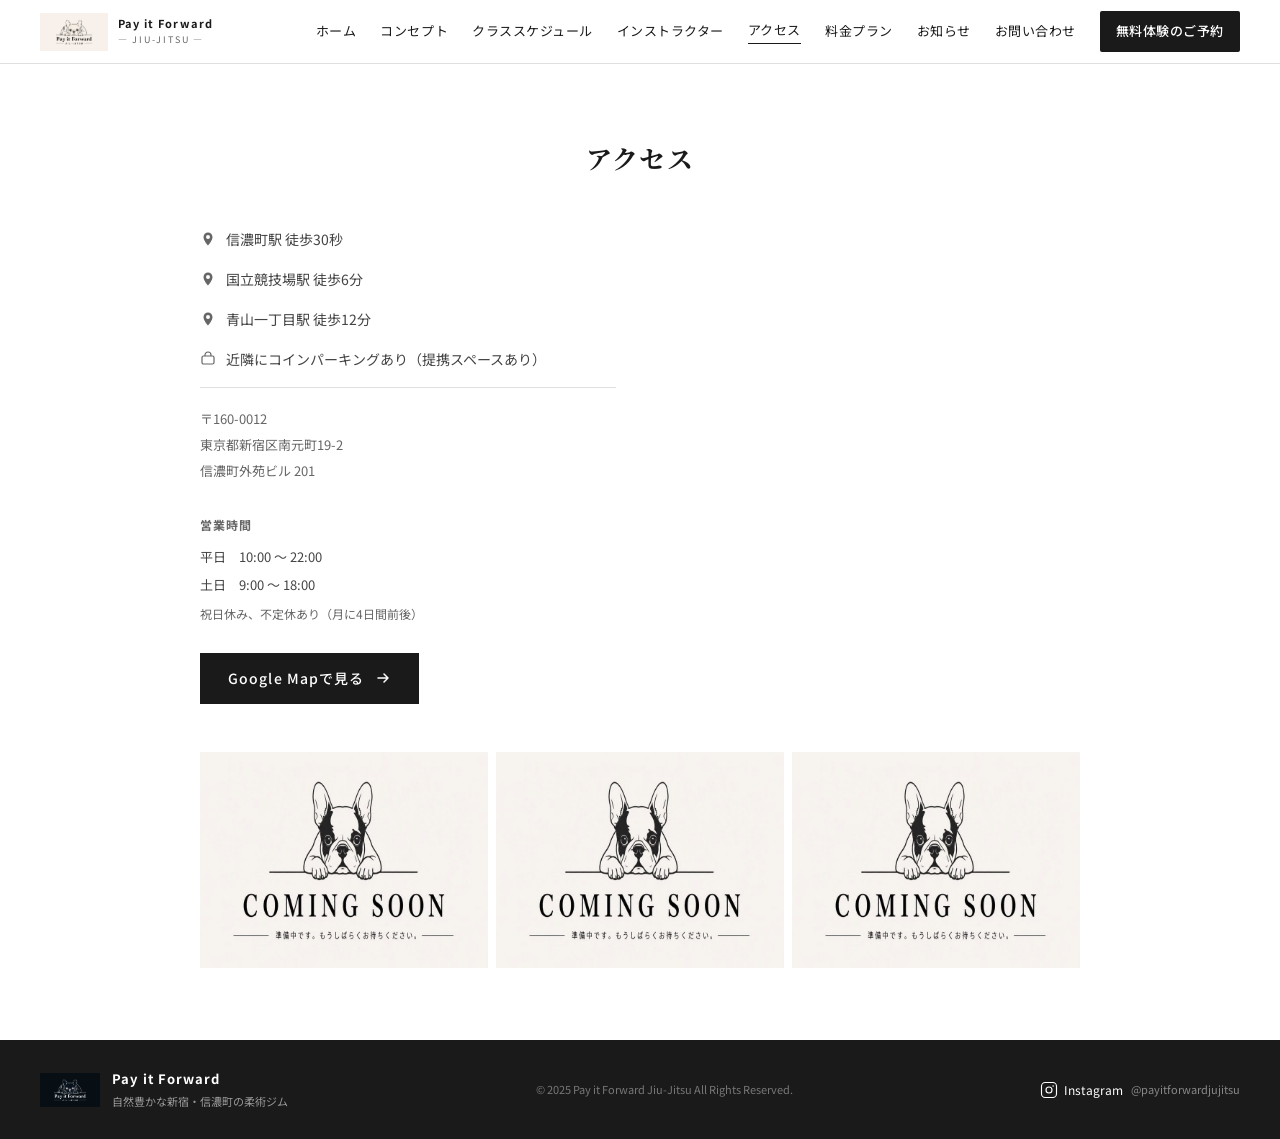
==== access.html @ 627d6d65 "Add files via upload" ====
<!DOCTYPE html>
<html lang="ja">
<head>
    <meta charset="UTF-8">
  <meta name="color-scheme" content="light">
  <meta name="viewport" content="width=device-width, initial-scale=1.0">
  <meta name="description" content="東京都新宿区南元町19-2 信濃町外苑ビル201（Mitz Fit内）。信濃町駅徒歩30秒、国立競技場駅徒歩6分。営業時間：平日10:00〜22:00、土日9:00〜18:00。">
  <meta name="keywords" content="アクセス,信濃町,新宿区南元町,柔術,道場,地図,営業時間">
  <meta name="robots" content="index, follow">
  <title>アクセス｜Pay it Forward JIU-JITSU｜信濃町駅徒歩30秒</title>

  <!-- OGP -->
  <meta property="og:type" content="website">
  <meta property="og:title" content="アクセス｜Pay it Forward JIU-JITSU｜信濃町駅徒歩30秒">
  <meta property="og:description" content="東京都新宿区南元町19-2 信濃町外苑ビル201（Mitz Fit内）。信濃町駅徒歩30秒、国立競技場駅徒歩6分。営業時間：平日10:00〜22:00、土日9:00〜18:00。">
  <meta property="og:url" content="https://mrx-lab13.github.io/test/access.html">
  <meta property="og:image" content="https://mrx-lab13.github.io/test/logo.png">
  <meta property="og:site_name" content="Pay it Forward JIU-JITSU">
  <meta property="og:locale" content="ja_JP">

  <!-- Twitter Card -->
  <meta name="twitter:card" content="summary">
  <meta name="twitter:title" content="アクセス｜Pay it Forward JIU-JITSU｜信濃町駅徒歩30秒">
  <meta name="twitter:description" content="東京都新宿区南元町19-2 信濃町外苑ビル201（Mitz Fit内）。信濃町駅徒歩30秒、国立競技場駅徒歩6分。営業時間：平日10:00〜22:00、土日9:00〜18:00。">
  <meta name="twitter:image" content="https://mrx-lab13.github.io/test/logo.png">

  <!-- Favicon -->
  <link rel="icon" type="image/png" href="logo.png">
  <link rel="apple-touch-icon" href="logo.png">

  <!-- 表示速度最適化 -->
  <link rel="preconnect" href="https://fonts.googleapis.com">
  <link rel="preconnect" href="https://fonts.gstatic.com" crossorigin>
  <link rel="dns-prefetch" href="https://fonts.googleapis.com">

  <link rel="stylesheet" href="common.css">
  <style>
    .access-section {
      padding: 72px 40px;
      max-width: 960px;
      margin: 0 auto;
    }

    /* 住所左・地図右 */
    .access-layout {
      display: grid;
      grid-template-columns: 1fr 1fr;
      gap: 48px;
      margin-bottom: 48px;
      align-items: start;
    }

    .access-info-item {
      display: flex;
      align-items: flex-start;
      gap: 10px;
      font-size: 14px;
      line-height: 1.7;
      margin-bottom: 16px;
      color: #444;
    }

    .access-info-item svg { flex-shrink: 0; margin-top: 3px; }

    .access-address {
      border-top: 1px solid var(--gray-mid);
      padding-top: 18px;
      margin-top: 8px;
      margin-bottom: 28px;
      font-size: 13px;
      color: var(--gray-text);
      line-height: 2;
    }

    /* 地図 */
    .access-map {
      width: 100%;
      aspect-ratio: 4/3;
      overflow: hidden;
      min-height: 280px;
    }

    .access-map img {
      width: 100%;
      height: 100%;
      object-fit: cover;
    }

    /* 施設写真 3枚 */
    .access-photos {
      display: grid;
      grid-template-columns: repeat(3, 1fr);
      gap: 8px;
    }

    .access-photos img {
      width: 100%;
      aspect-ratio: 4/3;
      object-fit: cover;
    }

    /* ===== TABLET ===== */
    @media (max-width: 1024px) {
      .access-section { padding: 56px 24px; }
      .access-layout { gap: 28px; }
    }

    /* ===== SP ===== */
    @media (max-width: 768px) {
      .access-section { padding: 40px 20px; }

      .access-layout {
        grid-template-columns: 1fr;
        gap: 28px;
        margin-bottom: 32px;
      }

      .access-map { aspect-ratio: 16/9; }
      .access-photos { gap: 6px; }
    }

    @media (max-width: 480px) {
      .access-photos {
        grid-template-columns: 1fr;
        gap: 8px;
      }
      .access-photos img { aspect-ratio: 16/9; }
    }
  </style>
</head>
<body>
  <div class="page-wrapper">

    <header class="site-header">
      <a href="index.html" class="site-logo">
        <img src="logo.png" alt="Pay it Forward Jiu-Jitsu ロゴ">
        <div><div class="logo-text">Pay it Forward</div><div class="logo-sub">— JIU-JITSU —</div></div>
      </a>
      <nav class="site-nav">
        <a href="index.html">ホーム</a>
        <a href="concept.html">コンセプト</a>
        <a href="schedule.html">クラススケジュール</a>
        <a href="instructor.html">インストラクター</a>
        <a href="access.html" class="active">アクセス</a>
        <a href="pricing.html">料金プラン</a>
        <a href="news.html">お知らせ</a>
        <a href="contact.html">お問い合わせ</a>
        <a href="contact.html" class="btn-cta">無料体験のご予約</a>
      </nav>
      <button class="hamburger" id="hamburger" aria-label="メニュー"><span></span><span></span><span></span></button>
    </header>

    <div class="mobile-menu" id="mobileMenu">
      <a href="index.html">ホーム</a>
      <a href="concept.html">コンセプト</a>
      <a href="schedule.html">クラススケジュール</a>
      <a href="instructor.html">インストラクター</a>
      <a href="access.html">アクセス</a>
      <a href="pricing.html">料金プラン</a>
      <a href="news.html">お知らせ</a>
      <a href="contact.html">お問い合わせ</a>
      <a href="contact.html" class="btn-cta">無料体験のご予約</a>
    </div>

    <main>
      <section class="access-section">
        <h2 class="section-title">アクセス</h2>

        <div class="access-layout">
          <div>
            <div class="access-info-item">
              <svg width="16" height="16" viewBox="0 0 16 16" fill="none"><path d="M8 1.5C5.52 1.5 3.5 3.52 3.5 6c0 3.75 4.5 8.5 4.5 8.5S12.5 9.75 12.5 6c0-2.48-2.02-4.5-4.5-4.5zM8 8a2 2 0 1 1 0-4 2 2 0 0 1 0 4z" fill="#666"/></svg>
              信濃町駅 徒歩30秒
            </div>
            <div class="access-info-item">
              <svg width="16" height="16" viewBox="0 0 16 16" fill="none"><path d="M8 1.5C5.52 1.5 3.5 3.52 3.5 6c0 3.75 4.5 8.5 4.5 8.5S12.5 9.75 12.5 6c0-2.48-2.02-4.5-4.5-4.5zM8 8a2 2 0 1 1 0-4 2 2 0 0 1 0 4z" fill="#666"/></svg>
              国立競技場駅 徒歩6分
            </div>
            <div class="access-info-item">
              <svg width="16" height="16" viewBox="0 0 16 16" fill="none"><path d="M8 1.5C5.52 1.5 3.5 3.52 3.5 6c0 3.75 4.5 8.5 4.5 8.5S12.5 9.75 12.5 6c0-2.48-2.02-4.5-4.5-4.5zM8 8a2 2 0 1 1 0-4 2 2 0 0 1 0 4z" fill="#666"/></svg>
              青山一丁目駅 徒歩12分
            </div>
            <div class="access-info-item">
              <svg width="16" height="16" viewBox="0 0 16 16" fill="none"><rect x="2" y="5" width="12" height="8" rx="1.5" stroke="#666" stroke-width="1.2"/><path d="M5 5V4a3 3 0 0 1 6 0v1" stroke="#666" stroke-width="1.2"/></svg>
              近隣にコインパーキングあり（提携スペースあり）
            </div>

            <div class="access-address">
              〒160-0012<br>
              東京都新宿区南元町19-2<br>
              信濃町外苑ビル 201<br>
            </div>

            <div style="margin-bottom:24px;font-size:13px;line-height:2.2;color:#444;"><div style="font-weight:700;font-size:12px;letter-spacing:0.08em;color:var(--gray-text);margin-bottom:4px;">営業時間</div>平日　10:00 〜 22:00<br>土日　9:00 〜 18:00<br><span style="font-size:12px;color:var(--gray-text);">祝日休み、不定休あり（月に4日間前後）</span></div>
            <a href="https://maps.google.com/maps?q=東京都新宿区南元町19-2+信濃町外苑ビル201" target="_blank" rel="noopener" class="btn-primary">
              Google Mapで見る
              <svg width="16" height="16" viewBox="0 0 16 16" fill="none"><path d="M3 8h10M9 4l4 4-4 4" stroke="#fff" stroke-width="1.5" stroke-linecap="round" stroke-linejoin="round"/></svg>
            </a>
          </div>

          <div class="access-map">
            <iframe
              src="https://maps.google.com/maps?q=%E6%9D%B1%E4%BA%AC%E9%83%BD%E6%96%B0%E5%AE%BF%E5%8C%BA%E5%8D%97%E5%85%83%E7%94%BA19-2+%E4%BF%A1%E6%BF%83%E7%94%BA%E5%A4%96%E8%8B%91%E3%83%93%E3%83%AB201&output=embed&z=17"
              width="100%"
              height="100%"
              style="border:0; display:block;"
              allowfullscreen=""
              loading="lazy"
              referrerpolicy="no-referrer-when-downgrade"
              title="Pay it Forward Jiu-Jitsu アクセスマップ">
            </iframe>
          </div>
        </div>

        <!-- 施設写真 -->
        <div class="access-photos">
          <!-- 9.jpg: 外観・入口 -->
          <img src="9.jpg" loading="lazy" alt="施設外観">
          <!-- 10.jpg: 道場内部 -->
          <img src="10.jpg" loading="lazy" alt="道場内部">
          <!-- 11.jpg: 設備・ロッカー -->
          <img src="11.jpg" loading="lazy" alt="施設設備">
        </div>

      </section>
    </main>

    <footer class="site-footer">
      <div class="footer-logo">
        <img src="logo.png" alt="ロゴ">
        <div><div class="footer-logo-name">Pay it Forward</div><div class="footer-logo-tagline">自然豊かな新宿・信濃町の柔術ジム</div></div>
      </div>
      <div class="footer-copy">&copy; 2025 Pay it Forward Jiu-Jitsu All Rights Reserved.</div>
      <div class="footer-sns">
        <a href="#"><svg width="18" height="18" viewBox="0 0 24 24" fill="none"><rect x="2" y="2" width="20" height="20" rx="5" stroke="white" stroke-width="1.5"/><circle cx="12" cy="12" r="4" stroke="white" stroke-width="1.5"/><circle cx="17.5" cy="6.5" r="1" fill="white"/></svg>Instagram</a>
        <span class="footer-sns-handle">@payitforwardjujitsu</span>
      </div>
    </footer>

  </div>
  <script>
    var ham = document.getElementById('hamburger');
    var menu = document.getElementById('mobileMenu');
    ham.addEventListener('click', function() { ham.classList.toggle('open'); menu.classList.toggle('open'); document.body.classList.toggle('menu-open'); });
    menu.querySelectorAll('a').forEach(function(a) { a.addEventListener('click', function() { ham.classList.remove('open'); menu.classList.remove('open'); document.body.classList.remove('menu-open'); }); });
  </script>
</body>
</html>
---- common.css ----
/* ===== GOOGLE FONTS ===== */
@import url('https://fonts.googleapis.com/css2?family=Noto+Sans+JP:wght@300;400;500;700&family=Noto+Serif+JP:wght@400;700&display=swap');

/* ===== RESET & BASE ===== */
*, *::before, *::after { box-sizing: border-box; margin: 0; padding: 0; }

:root {
  --black: #1a1a1a;
  --white: #ffffff;
  --gray-light: #f5f5f5;
  --gray-mid: #e0e0e0;
  --gray-text: #666666;
  --font-serif: 'Noto Serif JP', 'Georgia', serif;
  --font-sans: 'Noto Sans JP', 'Helvetica Neue', sans-serif;
  --header-h: 64px;
}

html {
  font-size: 16px;
  scroll-behavior: smooth;
  color-scheme: light only;
}

body {
  font-family: var(--font-sans);
  color: #1a1a1a;
  background-color: #ffffff;
  line-height: 1.7;
  -webkit-font-smoothing: antialiased;
}

/* ダークモード完全無効化 */
@media (prefers-color-scheme: dark) {
  html { color-scheme: light; }
  body { background-color: #ffffff !important; color: #1a1a1a !important; }
  * { color: inherit; background-color: inherit; }
}

img { max-width: 100%; height: auto; display: block; }
a { color: inherit; text-decoration: none; }
ul { list-style: none; }

/* ===== HEADER ===== */
.site-header {
  display: flex;
  align-items: center;
  justify-content: space-between;
  padding: 0 40px;
  height: var(--header-h);
  border-bottom: 1px solid var(--gray-mid);
  background: var(--white);
  position: sticky;
  top: 0;
  z-index: 200;
}

.site-logo {
  display: flex;
  align-items: center;
  gap: 10px;
  flex-shrink: 0;
}

.site-logo img { height: 38px; width: auto; }

.logo-text {
  font-size: 11px;
  font-weight: 700;
  letter-spacing: 0.1em;
  line-height: 1.4;
}

.logo-sub {
  font-size: 9px;
  letter-spacing: 0.2em;
  color: var(--gray-text);
}

/* ===== NAV (PC) ===== */
.site-nav {
  display: flex;
  align-items: center;
  gap: 24px;
}

.site-nav a {
  font-size: 13px;
  color: var(--black);
  letter-spacing: 0.04em;
  white-space: nowrap;
  transition: opacity 0.2s;
}

.site-nav a:hover { opacity: 0.5; }

.site-nav a.active {
  border-bottom: 1.5px solid var(--black);
  padding-bottom: 1px;
}

.btn-cta {
  background: var(--black);
  color: var(--white) !important;
  padding: 9px 16px;
  font-size: 12px;
  font-weight: 500;
  letter-spacing: 0.05em;
  white-space: nowrap;
  border-radius: 2px;
  transition: opacity 0.2s;
}

.btn-cta:hover { opacity: 0.7 !important; border-bottom: none !important; }

/* ===== HAMBURGER (SP/TAB) ===== */
.hamburger {
  display: none;
  flex-direction: column;
  justify-content: center;
  gap: 5px;
  width: 32px;
  height: 32px;
  cursor: pointer;
  background: none;
  border: none;
  padding: 4px;
  z-index: 300;
}

.hamburger span {
  display: block;
  height: 1.5px;
  background: var(--black);
  transition: all 0.3s;
  transform-origin: center;
}

.hamburger.open span:nth-child(1) { transform: translateY(6.5px) rotate(45deg); }
.hamburger.open span:nth-child(2) { opacity: 0; }
.hamburger.open span:nth-child(3) { transform: translateY(-6.5px) rotate(-45deg); }

/* ===== MOBILE MENU OVERLAY ===== */
.mobile-menu {
  display: none;
  position: fixed;
  inset: 0;
  background: var(--white);
  z-index: 150;
  flex-direction: column;
  align-items: center;
  justify-content: center;
  gap: 0;
  padding-top: var(--header-h);
}

.mobile-menu.open { display: flex; }

.mobile-menu a {
  font-size: 16px;
  font-weight: 500;
  letter-spacing: 0.08em;
  color: var(--black);
  width: 100%;
  max-width: 320px;
  padding: 18px 0;
  text-align: center;
  border-bottom: 1px solid var(--gray-mid);
}

.mobile-menu .btn-cta {
  margin-top: 32px;
  background: var(--black);
  color: var(--white) !important;
  border-radius: 2px;
  border-bottom: none !important;
  padding: 14px 32px;
  font-size: 14px;
  max-width: 280px;
}

/* ===== BUTTONS ===== */
.btn-primary {
  display: inline-flex;
  align-items: center;
  gap: 10px;
  background: var(--black);
  color: var(--white);
  padding: 14px 28px;
  font-size: 14px;
  font-weight: 500;
  letter-spacing: 0.08em;
  border: none;
  cursor: pointer;
  transition: opacity 0.2s;
  font-family: var(--font-sans);
}

.btn-primary:hover { opacity: 0.75; }

/* ===== SECTION TITLE ===== */
.section-title {
  font-family: var(--font-serif);
  font-size: 26px;
  font-weight: 700;
  letter-spacing: 0.05em;
  text-align: center;
  margin-bottom: 48px;
}

/* ===== PAGE WRAPPER ===== */
.page-wrapper { min-height: 100vh; display: flex; flex-direction: column; }
main { flex: 1; }

/* ===== FOOTER ===== */
.site-footer {
  background: var(--black);
  color: var(--white);
  padding: 28px 40px;
  display: flex;
  align-items: center;
  justify-content: space-between;
  gap: 16px;
  flex-wrap: wrap;
}

.footer-logo { display: flex; align-items: center; gap: 12px; }
.footer-logo img { height: 34px; filter: invert(1); }
.footer-logo-name { font-size: 13px; font-weight: 700; letter-spacing: 0.08em; }
.footer-logo-tagline { font-size: 11px; color: #999; margin-top: 2px; }
.footer-copy { font-size: 11px; color: #777; }

.footer-sns { display: flex; align-items: center; gap: 8px; }
.footer-sns a {
  display: flex; align-items: center; gap: 6px;
  font-size: 12px; color: var(--white);
  transition: opacity 0.2s;
}
.footer-sns a:hover { opacity: 0.7; }
.footer-sns-handle { font-size: 11px; color: #888; }

/* ===== HAMBURGER JS ===== */
/* toggled via JS: body.menu-open */
body.menu-open { overflow: hidden; }

/* ============================================================
   RESPONSIVE BREAKPOINTS
   PC:      1025px〜
   Tablet:  769px〜1024px
   SP:      〜768px
   ============================================================ */

/* ---------- Tablet ---------- */
@media (max-width: 1024px) {
  .site-header { padding: 0 24px; }
  .site-nav { gap: 14px; }
  .site-nav a { font-size: 12px; }
  .site-footer { padding: 24px 24px; }
  .section-title { font-size: 24px; }
}

/* ---------- Tablet以下: ハンバーガー ---------- */
@media (max-width: 768px) {
  :root { --header-h: 56px; }
  .site-header { padding: 0 20px; }
  .site-nav { display: none; }
  .hamburger { display: flex; }
  .section-title { font-size: 20px; margin-bottom: 28px; }

  .site-footer {
    flex-direction: column;
    align-items: flex-start;
    gap: 16px;
    padding: 24px 20px;
  }

  .footer-copy { font-size: 10px; }
}

/* ---------- SP ---------- */
@media (max-width: 480px) {
  .btn-primary { font-size: 13px; padding: 12px 20px; }
}
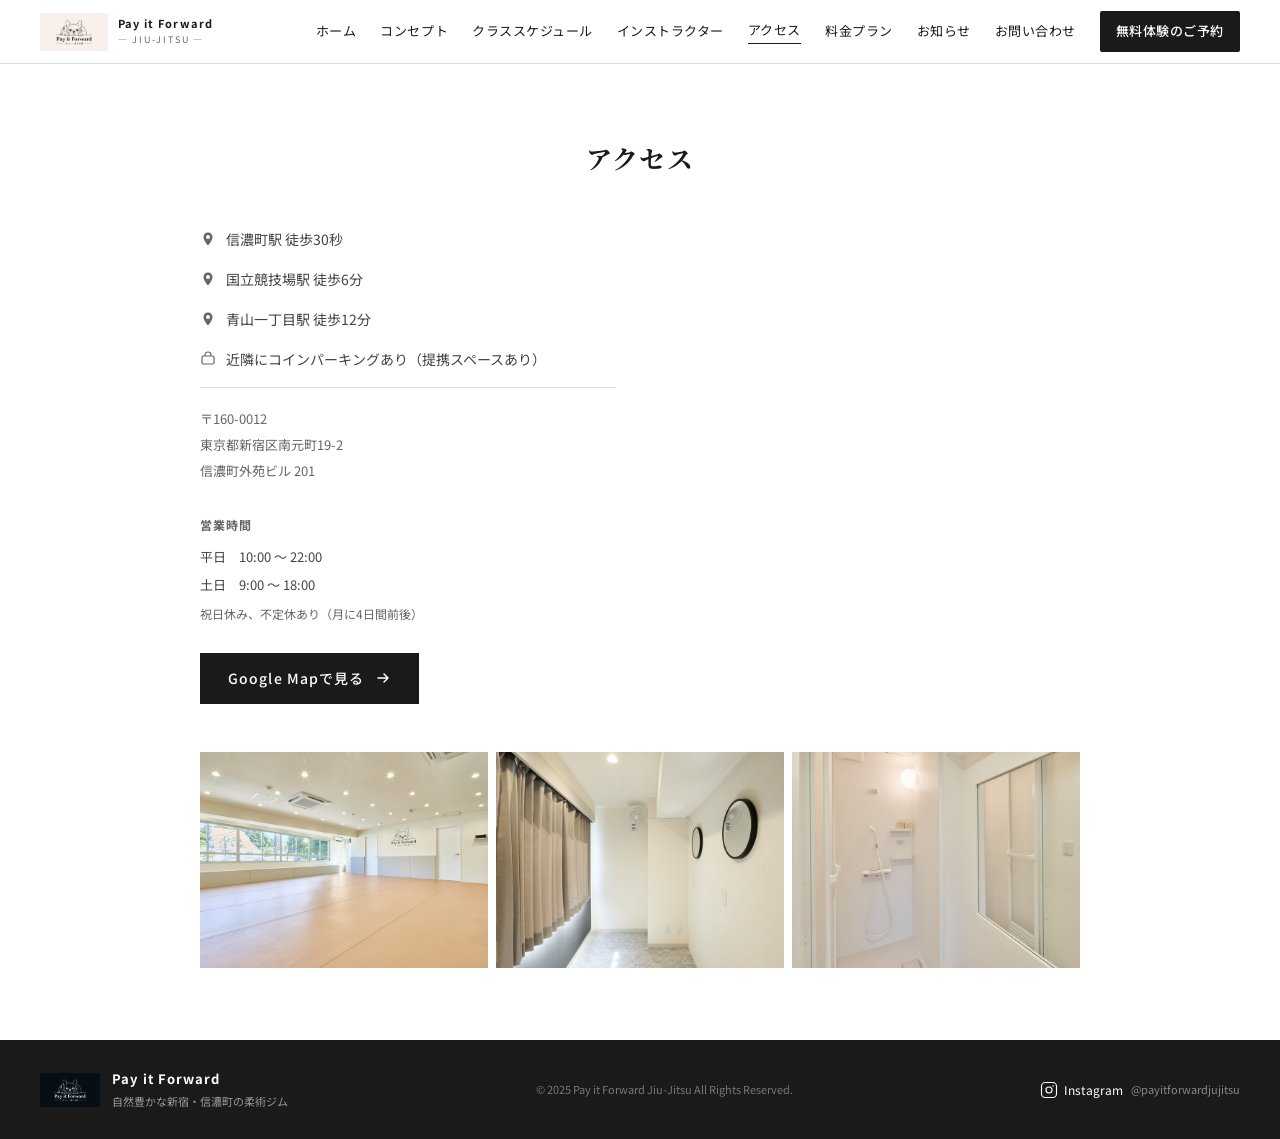
==== commit 37504541: "Add files via upload" ====
--- a/access.html
+++ b/access.html
@@ -13,8 +13,8 @@
   <meta property="og:type" content="website">
   <meta property="og:title" content="アクセス｜Pay it Forward JIU-JITSU｜信濃町駅徒歩30秒">
   <meta property="og:description" content="東京都新宿区南元町19-2 信濃町外苑ビル201（Mitz Fit内）。信濃町駅徒歩30秒、国立競技場駅徒歩6分。営業時間：平日10:00〜22:00、土日9:00〜18:00。">
-  <meta property="og:url" content="https://mrx-lab13.github.io/test/access.html">
-  <meta property="og:image" content="https://mrx-lab13.github.io/test/logo.png">
+  <meta property="og:url" content="https://payitforwardjiujitsu.com/access.html">
+  <meta property="og:image" content="https://payitforwardjiujitsu.com/logo.png">
   <meta property="og:site_name" content="Pay it Forward JIU-JITSU">
   <meta property="og:locale" content="ja_JP">
 
@@ -22,7 +22,9 @@
   <meta name="twitter:card" content="summary">
   <meta name="twitter:title" content="アクセス｜Pay it Forward JIU-JITSU｜信濃町駅徒歩30秒">
   <meta name="twitter:description" content="東京都新宿区南元町19-2 信濃町外苑ビル201（Mitz Fit内）。信濃町駅徒歩30秒、国立競技場駅徒歩6分。営業時間：平日10:00〜22:00、土日9:00〜18:00。">
-  <meta name="twitter:image" content="https://mrx-lab13.github.io/test/logo.png">
+  <meta name="twitter:image" content="https://payitforwardjiujitsu.com/logo.png">
+
+  <link rel="canonical" href="https://payitforwardjiujitsu.com/access.html">
 
   <!-- Favicon -->
   <link rel="icon" type="image/png" href="logo.png">
@@ -164,7 +166,7 @@
 
     <main>
       <section class="access-section">
-        <h2 class="section-title">アクセス</h2>
+        <h1 class="section-title">アクセス</h1>
 
         <div class="access-layout">
           <div>
@@ -215,11 +217,11 @@
         <!-- 施設写真 -->
         <div class="access-photos">
           <!-- 9.jpg: 外観・入口 -->
-          <img src="9.jpg" loading="lazy" alt="施設外観">
+          <img src="9.jpg" loading="lazy" alt="館内の様子">
           <!-- 10.jpg: 道場内部 -->
           <img src="10.jpg" loading="lazy" alt="道場内部">
           <!-- 11.jpg: 設備・ロッカー -->
-          <img src="11.jpg" loading="lazy" alt="施設設備">
+          <img src="11.jpg" loading="lazy" alt="シャワールーム">
         </div>
 
       </section>
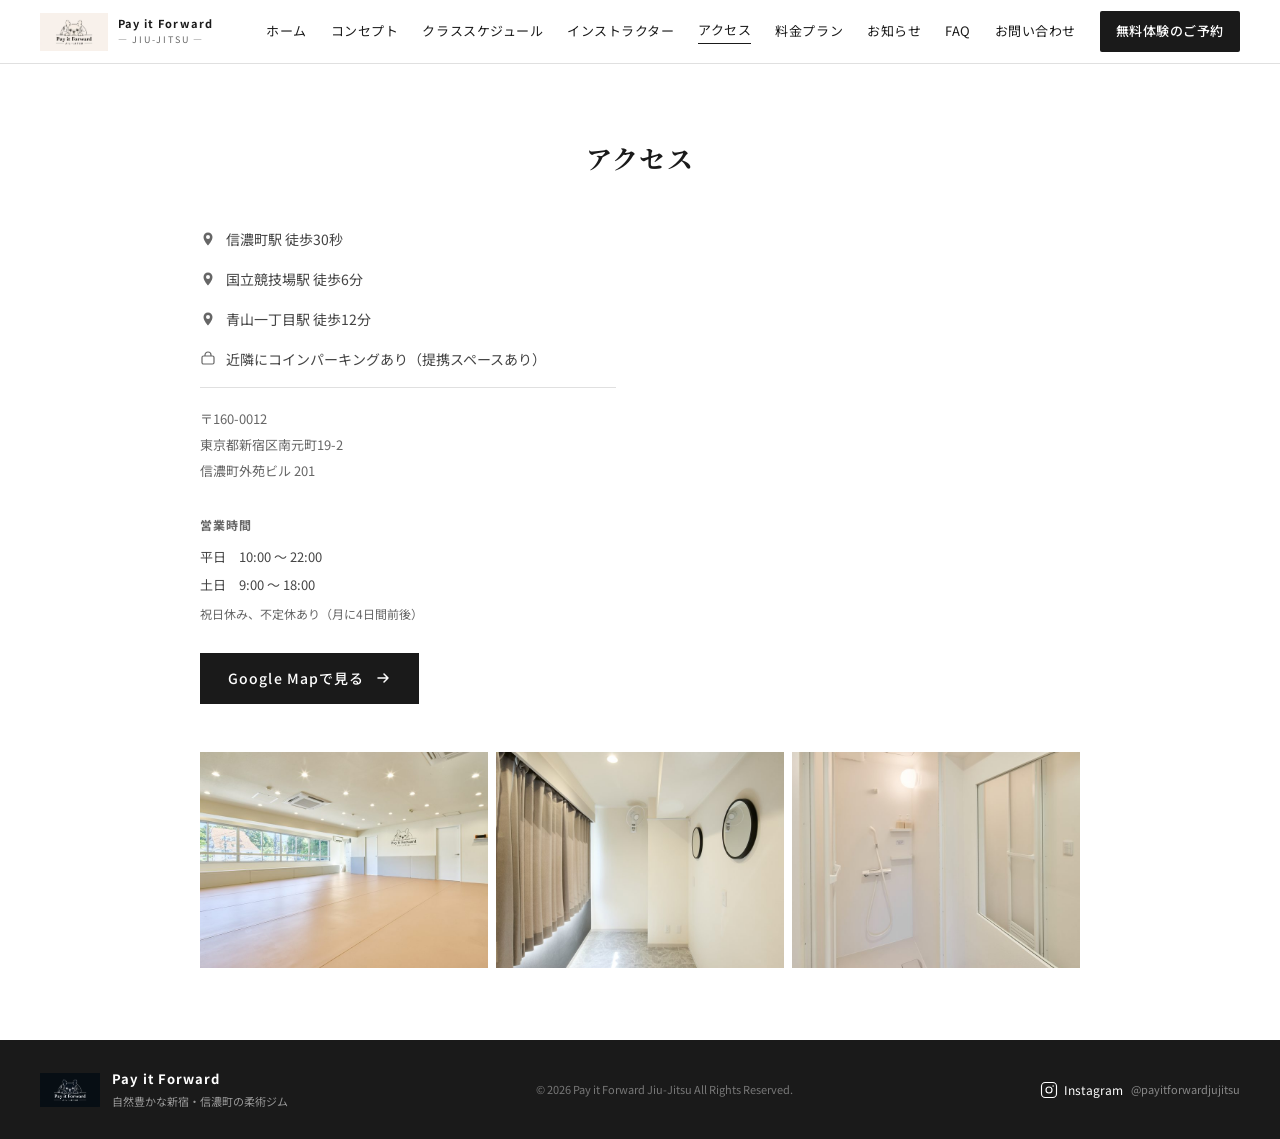
==== commit 94c32084: "Add files via upload" ====
--- a/access.html
+++ b/access.html
@@ -146,6 +146,7 @@
         <a href="access.html" class="active">アクセス</a>
         <a href="pricing.html">料金プラン</a>
         <a href="news.html">お知らせ</a>
+        <a href="faq.html">FAQ</a>
         <a href="contact.html">お問い合わせ</a>
         <a href="contact.html" class="btn-cta">無料体験のご予約</a>
       </nav>
@@ -160,6 +161,7 @@
       <a href="access.html">アクセス</a>
       <a href="pricing.html">料金プラン</a>
       <a href="news.html">お知らせ</a>
+      <a href="faq.html">FAQ</a>
       <a href="contact.html">お問い合わせ</a>
       <a href="contact.html" class="btn-cta">無料体験のご予約</a>
     </div>
@@ -232,7 +234,7 @@
         <img src="logo.png" alt="ロゴ">
         <div><div class="footer-logo-name">Pay it Forward</div><div class="footer-logo-tagline">自然豊かな新宿・信濃町の柔術ジム</div></div>
       </div>
-      <div class="footer-copy">&copy; 2025 Pay it Forward Jiu-Jitsu All Rights Reserved.</div>
+      <div class="footer-copy">&copy; 2026 Pay it Forward Jiu-Jitsu All Rights Reserved.</div>
       <div class="footer-sns">
         <a href="#"><svg width="18" height="18" viewBox="0 0 24 24" fill="none"><rect x="2" y="2" width="20" height="20" rx="5" stroke="white" stroke-width="1.5"/><circle cx="12" cy="12" r="4" stroke="white" stroke-width="1.5"/><circle cx="17.5" cy="6.5" r="1" fill="white"/></svg>Instagram</a>
         <span class="footer-sns-handle">@payitforwardjujitsu</span>
--- a/common.css
+++ b/common.css
@@ -26,14 +26,17 @@
   color: #1a1a1a;
   background-color: #ffffff;
   line-height: 1.7;
+  overflow-x: hidden;
   -webkit-font-smoothing: antialiased;
 }
 
-/* ダークモード完全無効化 */
+/* ダークモード完全無効化
+   ※ここに `* { background-color: inherit }` を書かないこと。
+     全要素が親の背景色を継承してしまい、写真の上に乗せた文字ブロックが
+     不透明なベタ塗りの箱になってヒーローが崩れる（iPhoneのダークモードで発生） */
 @media (prefers-color-scheme: dark) {
   html { color-scheme: light; }
   body { background-color: #ffffff !important; color: #1a1a1a !important; }
-  * { color: inherit; background-color: inherit; }
 }
 
 img { max-width: 100%; height: auto; display: block; }
@@ -250,10 +253,19 @@
    ============================================================ */
 
 /* ---------- Tablet ---------- */
-@media (max-width: 1024px) {
+/* 1200px以下：ヘッダーが横にはみ出して横スクロールが出るのを防ぐ */
+@media (max-width: 1200px) {
   .site-header { padding: 0 24px; }
   .site-nav { gap: 14px; }
   .site-nav a { font-size: 12px; }
+  .btn-cta { padding: 9px 12px; font-size: 11px; }
+}
+
+@media (max-width: 1024px) {
+  .site-header { padding: 0 16px; }
+  .site-nav { gap: 10px; }
+  .site-nav a { font-size: 11px; }
+  .site-header .btn-cta { display: none; }
   .site-footer { padding: 24px 24px; }
   .section-title { font-size: 24px; }
 }
